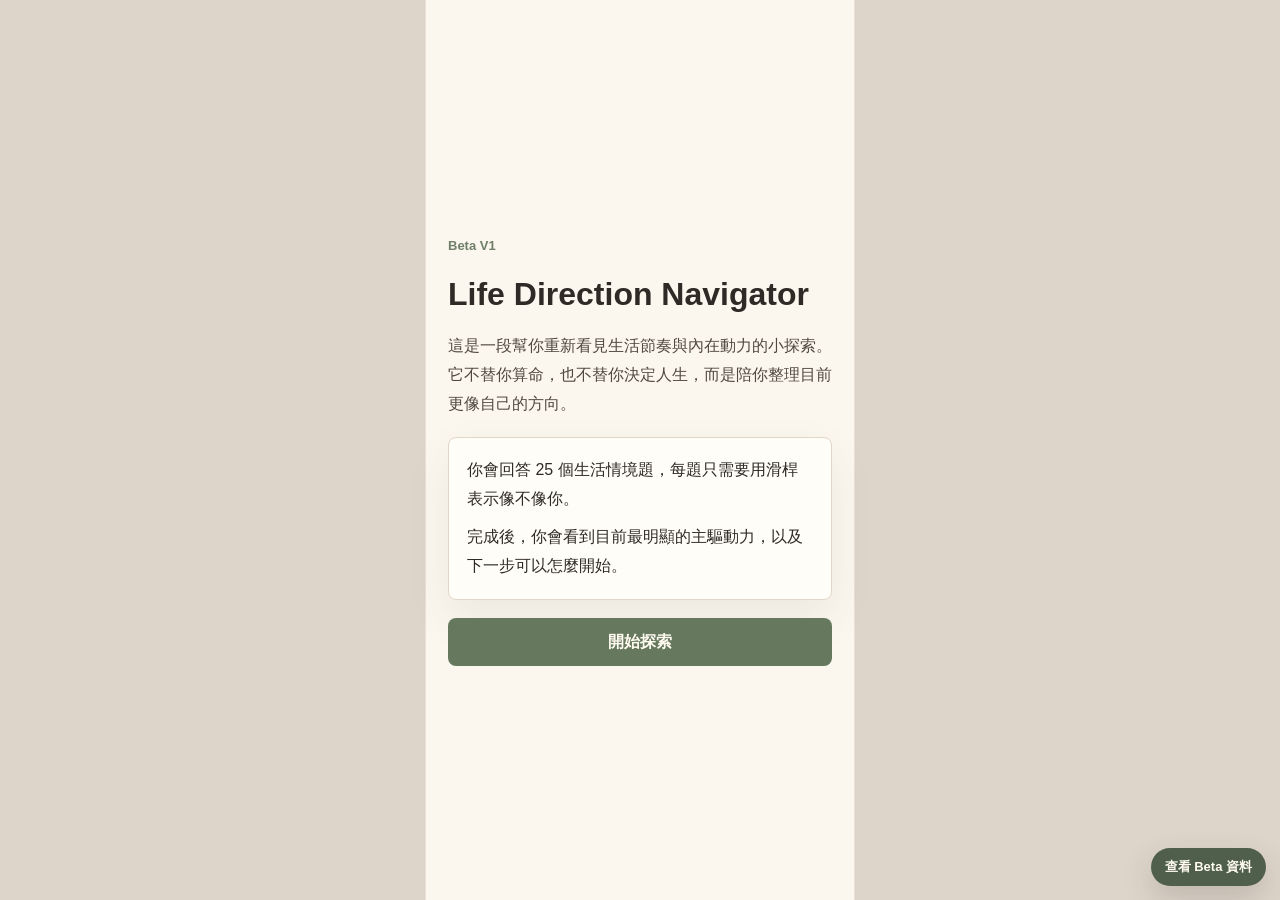
==== index.html @ 0270129e "Update Beta V2 slider questionnaire architecture" ====
<!doctype html>
<html lang="zh-Hant">
  <head>
    <meta charset="UTF-8" />
    <meta name="viewport" content="width=device-width, initial-scale=1.0" />
    <title>Life Direction Navigator｜Beta V1</title>
    <meta
      name="description"
      content="Life Direction Navigator 人生方向導航系統 Beta V1 問卷體驗。"
    />
    <script async src="https://www.googletagmanager.com/gtag/js?id=G-JBVZVZ3SZJ"></script>
    <link rel="stylesheet" href="style.css" />
  </head>
  <body>
    <main class="app-shell">
      <section class="screen home-screen" id="home-screen">
        <p class="eyebrow">Beta V1</p>
        <h1>Life Direction Navigator</h1>
        <p class="lead">
          這是一段幫你重新看見生活節奏與內在動力的小探索。它不替你算命，也不替你決定人生，而是陪你整理目前更像自己的方向。
        </p>
        <div class="home-panel" aria-label="本次探索重點">
          <p>你會回答 25 個生活情境題，每題只需要用滑桿表示像不像你。</p>
          <p>完成後，你會看到目前最明顯的主驅動力，以及下一步可以怎麼開始。</p>
        </div>
        <button class="primary-button" id="start-button" type="button">開始探索</button>
      </section>

      <section class="screen quiz-screen hidden" id="quiz-screen" aria-live="polite">
        <div class="progress-row">
          <p class="eyebrow" id="question-counter">第 1 題 / 25 題</p>
          <p class="save-status" id="save-status">已準備</p>
        </div>
        <div class="progress-track" aria-hidden="true">
          <span id="progress-bar"></span>
        </div>

        <article class="question-card">
          <p class="question-driver" id="question-driver">生活情境</p>
          <h2 id="question-text">題目載入中</h2>
          <div class="slider-area">
            <input
              id="answer-slider"
              type="range"
              min="0"
              max="100"
              step="any"
              value="50"
              aria-label="目前感受程度"
            />
            <div class="slider-labels">
              <span id="left-label">有一點像我</span>
              <strong id="score-label">50%</strong>
              <span id="right-label">非常像我</span>
            </div>
          </div>
        </article>

        <div class="button-row">
          <button class="secondary-button" id="prev-button" type="button">上一題</button>
          <button class="primary-button" id="next-button" type="button">下一題</button>
        </div>
      </section>

      <section class="screen result-screen hidden" id="result-screen">
        <p class="eyebrow">你的 Beta 結果</p>
        <h1 id="main-driver-title">主驅動力</h1>
        <p class="result-summary" id="result-summary">先看見現在最明顯的方向感。</p>
        <p class="lead" id="result-description">結果整理中。</p>

        <div class="score-list" id="score-list" aria-label="五大驅動力分數"></div>

        <div class="result-note">
          <h2>下一步建議</h2>
          <p id="next-step-text">先選一個最小行動，讓生活回饋你，而不是一次逼自己做完所有決定。</p>
        </div>

        <div class="action-area">
          <section class="action-block">
            <h2>你的下一步</h2>
            <p>這份結果不是要替你決定人生，而是幫你先看見自己的傾向。接下來，你可以先選一個最容易開始的小行動，觀察自己這一週在哪些時刻最有能量。</p>
          </section>
        </div>

        <button class="primary-button" id="go-feedback-button" type="button">下一步</button>
      </section>

      <section class="screen feedback-screen hidden" id="feedback-screen" aria-labelledby="feedback-title">
        <p class="eyebrow">Beta 回饋</p>
        <h1 id="feedback-title">幫助我們確認這份結果是否真的有用</h1>

        <label for="match-score">這個結果像不像你？</label>
        <input id="match-score" type="range" min="0" max="100" step="any" value="50" />
        <div class="slider-labels">
          <span>完全不像</span>
          <strong id="match-score-label">50%</strong>
          <span>非常像</span>
        </div>

        <fieldset class="feedback-options">
          <legend>哪一部分最有幫助？</legend>
          <label><input type="radio" name="helpful-part" value="主驅動力說明" />主驅動力說明</label>
          <label><input type="radio" name="helpful-part" value="五大驅動力分數" />五大驅動力分數</label>
          <label><input type="radio" name="helpful-part" value="生活化說明" />生活化說明</label>
          <label><input type="radio" name="helpful-part" value="下一步建議" />下一步建議</label>
          <label><input type="radio" name="helpful-part" value="都還好" />都還好</label>
        </fieldset>

        <fieldset class="feedback-options">
          <legend>哪一部分最需要改善？</legend>
          <label><input type="radio" name="improve-part" value="文字太多" />文字太多</label>
          <label><input type="radio" name="improve-part" value="說明不夠清楚" />說明不夠清楚</label>
          <label><input type="radio" name="improve-part" value="結果不夠像我" />結果不夠像我</label>
          <label><input type="radio" name="improve-part" value="下一步建議不實用" />下一步建議不實用</label>
          <label><input type="radio" name="improve-part" value="畫面閱讀不順" />畫面閱讀不順</label>
          <label><input type="radio" name="improve-part" value="都還好" />都還好</label>
        </fieldset>

        <fieldset class="feedback-options">
          <legend>願不願意協助後續 Beta？</legend>
          <label><input type="radio" name="beta-help" value="願意" />願意</label>
          <label><input type="radio" name="beta-help" value="先不用" />先不用</label>
          <label><input type="radio" name="beta-help" value="之後再說" />之後再說</label>
        </fieldset>

        <section class="feedback-email">
          <h2>如果願意參與後續 Beta，可以留下 Email</h2>
          <p>Email 可不填。留下後，我們之後可能邀請你參與新版測試或簡短回饋訪談。</p>
          <label for="beta-email">Email</label>
          <input id="beta-email" type="email" placeholder="你的 Email（可不填）" />
        </section>

        <label for="extra-feedback">其他想補充的話（可不填）</label>
        <textarea id="extra-feedback" rows="3"></textarea>

        <button class="primary-button" id="save-feedback-button" type="button">儲存回饋</button>
        <p class="save-status" id="feedback-status">回饋會先儲存在這台裝置。</p>
      </section>
    </main>

    <button class="beta-data-toggle" id="beta-data-toggle" type="button">查看 Beta 資料</button>

    <aside class="beta-data-panel hidden" id="beta-data-panel" aria-label="Beta 資料面板">
      <div class="beta-data-header">
        <h2>Beta 資料面板</h2>
        <button class="secondary-button" id="copy-beta-data-button" type="button">複製資料</button>
      </div>
      <pre id="beta-data-output">尚未載入資料。</pre>
      <p class="save-status" id="copy-beta-data-status">這是 Beta 測試階段使用的資料查看工具。</p>
    </aside>

    <script type="module" src="script.js"></script>
  </body>
</html>
---- style.css ----
* {
  box-sizing: border-box;
}

html {
  min-height: 100%;
}

body {
  min-height: 100%;
  margin: 0;
  color: #2f2a25;
  background: #eee8df;
  font-family: "Noto Sans TC", "Microsoft JhengHei", sans-serif;
}

button,
input,
textarea {
  font: inherit;
}

input[type="email"] {
  width: 100%;
  border: 1px solid #d7cbbb;
  border-radius: 8px;
  padding: 12px;
  color: #2f2a25;
  background: #fffaf0;
}

.app-shell {
  width: min(100%, 430px);
  min-height: 100vh;
  min-height: 100svh;
  margin: 0 auto;
  background: #fbf7ef;
}

.screen {
  min-height: 100vh;
  min-height: 100svh;
  padding: 28px 22px;
}

.hidden {
  display: none;
}

.home-screen {
  display: flex;
  flex-direction: column;
  justify-content: center;
  gap: 18px;
}

.home-screen.hidden {
  display: none;
}

.eyebrow {
  margin: 0;
  color: #6f7f68;
  font-size: 13px;
  font-weight: 700;
}

h1,
h2,
p {
  letter-spacing: 0;
}

h1 {
  margin: 0;
  font-size: 32px;
  line-height: 1.22;
}

h2 {
  margin: 0;
  font-size: 23px;
  line-height: 1.35;
}

p {
  margin: 0;
  font-size: 16px;
  line-height: 1.8;
}

.lead {
  color: #514941;
}

.home-panel,
.question-card,
.result-note,
.action-block {
  border: 1px solid #e1d7c8;
  border-radius: 8px;
  background: #fffdf8;
  box-shadow: 0 18px 44px rgba(70, 58, 45, 0.08);
}

.home-panel {
  display: grid;
  gap: 10px;
  padding: 18px;
}

.primary-button,
.secondary-button {
  min-height: 48px;
  border-radius: 8px;
  padding: 12px 18px;
  cursor: pointer;
  font-weight: 700;
}

.primary-button {
  border: 0;
  color: #fffaf0;
  background: #66795f;
}

.secondary-button {
  border: 1px solid #cfc2b2;
  color: #514941;
  background: #fffdf8;
}

.progress-row,
.button-row,
.slider-labels,
.score-row {
  display: flex;
  align-items: center;
  justify-content: space-between;
  gap: 12px;
}

.progress-row {
  margin-bottom: 12px;
}

.save-status,
.range-value {
  color: #766b60;
  font-size: 13px;
}

.progress-track {
  height: 8px;
  overflow: hidden;
  border-radius: 999px;
  background: #e5dbcf;
}

.progress-track span {
  display: block;
  width: 4%;
  height: 100%;
  border-radius: inherit;
  background: #66795f;
  transition: width 0.2s ease;
}

.quiz-screen {
  display: flex;
  flex-direction: column;
  justify-content: space-between;
  gap: 24px;
}

.quiz-screen.hidden {
  display: none;
}

.question-card {
  display: grid;
  gap: 24px;
  padding: 24px 18px;
}

.question-driver {
  color: #876f55;
  font-size: 14px;
  font-weight: 700;
}

.slider-area {
  display: grid;
  gap: 14px;
}

input[type="range"] {
  width: 100%;
  accent-color: #66795f;
}

.slider-labels {
  color: #766b60;
  font-size: 13px;
}

.slider-labels strong {
  min-width: 52px;
  color: #2f2a25;
  text-align: center;
}

.button-row button {
  flex: 1;
}

.result-screen,
.feedback-screen {
  display: grid;
  gap: 18px;
}

.result-screen.hidden,
.feedback-screen.hidden {
  display: none;
}

.result-summary {
  color: #66795f;
  font-weight: 700;
}

.score-list {
  display: grid;
  gap: 12px;
}

.score-row {
  display: grid;
  grid-template-columns: 82px 1fr auto;
  align-items: center;
  gap: 10px;
  padding: 12px;
  border-radius: 8px;
  background: #fffdf8;
}

.score-name {
  font-weight: 700;
}

.score-value {
  color: #7a7065;
  font-size: 12px;
  font-weight: 700;
}

.score-bar {
  height: 10px;
  overflow: hidden;
  border-radius: 999px;
  background: #ebe2d8;
}

.score-bar span {
  display: block;
  width: 0%;
  height: 100%;
  border-radius: inherit;
  background: #8a9b7d;
}

.result-note,
.action-area,
.action-block,
.feedback-screen {
  display: grid;
  gap: 14px;
  padding: 18px;
}

.action-area {
  padding: 0;
}

.action-block label,
.feedback-email label {
  font-weight: 700;
}

.feedback-email {
  display: grid;
  gap: 10px;
  border: 1px solid #e1d7c8;
  border-radius: 8px;
  padding: 14px;
  background: #fffdf8;
}

.feedback-screen label {
  font-weight: 700;
}

.feedback-options {
  display: grid;
  gap: 10px;
  margin: 0;
  border: 0;
  padding: 0;
}

.feedback-options legend {
  margin-bottom: 4px;
  font-weight: 700;
}

.feedback-options label {
  display: flex;
  align-items: center;
  gap: 9px;
  min-height: 42px;
  border: 1px solid #e1d7c8;
  border-radius: 8px;
  padding: 9px 11px;
  background: #fffaf0;
  font-weight: 400;
}

.feedback-options input {
  accent-color: #66795f;
}

.feedback-screen textarea {
  width: 100%;
  resize: vertical;
  border: 1px solid #d7cbbb;
  border-radius: 8px;
  padding: 10px;
  color: #2f2a25;
  background: #fffaf0;
}

.beta-data-toggle {
  position: fixed;
  right: 14px;
  bottom: 14px;
  z-index: 10;
  border: 0;
  border-radius: 999px;
  padding: 10px 14px;
  color: #fffaf0;
  background: #4f5f4b;
  box-shadow: 0 12px 30px rgba(47, 42, 37, 0.18);
  cursor: pointer;
  font-size: 13px;
  font-weight: 700;
}

.beta-data-panel {
  position: fixed;
  left: 50%;
  bottom: 62px;
  z-index: 10;
  width: min(calc(100% - 28px), 430px);
  max-height: min(70vh, 620px);
  display: grid;
  gap: 12px;
  overflow: hidden;
  border: 1px solid #d7cbbb;
  border-radius: 8px;
  padding: 14px;
  background: #fffdf8;
  box-shadow: 0 18px 48px rgba(47, 42, 37, 0.22);
  transform: translateX(-50%);
}

.beta-data-panel.hidden {
  display: none;
}

.beta-data-header {
  display: flex;
  align-items: center;
  justify-content: space-between;
  gap: 10px;
}

.beta-data-header h2 {
  font-size: 18px;
}

.beta-data-header .secondary-button {
  min-height: 40px;
  padding: 8px 12px;
  font-size: 13px;
}

.beta-data-panel pre {
  max-height: 48vh;
  overflow: auto;
  margin: 0;
  border-radius: 8px;
  padding: 12px;
  color: #2f2a25;
  background: #f7f0e7;
  font-family: Consolas, "Courier New", monospace;
  font-size: 12px;
  line-height: 1.55;
  white-space: pre-wrap;
  word-break: break-word;
}

@media (min-width: 700px) {
  body {
    background: #ded5ca;
  }

  .app-shell {
    border-left: 1px solid rgba(80, 67, 52, 0.12);
    border-right: 1px solid rgba(80, 67, 52, 0.12);
  }
}

@media (max-width: 360px) {
  .screen {
    padding-left: 18px;
    padding-right: 18px;
  }

  h1 {
    font-size: 28px;
  }

  h2 {
    font-size: 21px;
  }
}
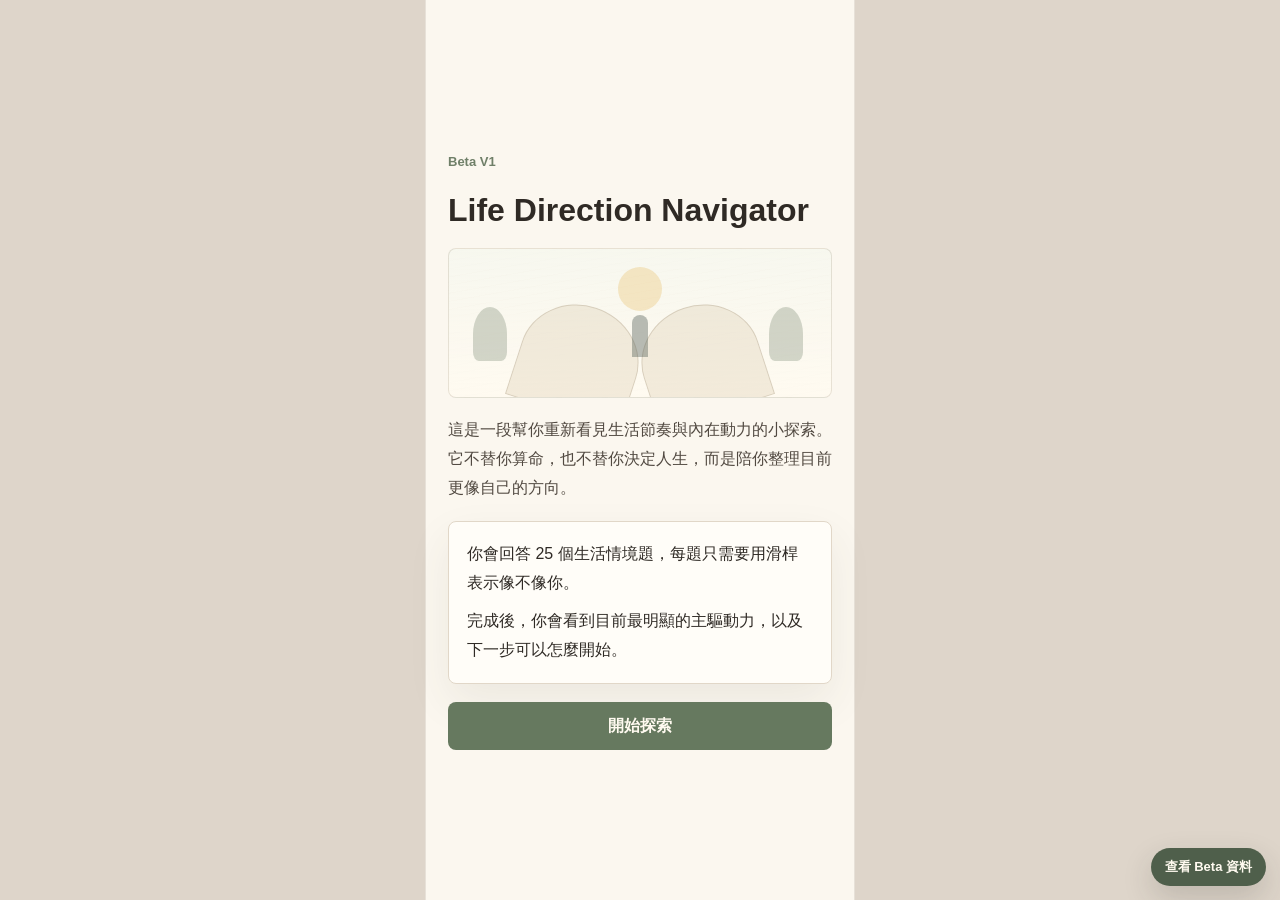
==== commit c022ba02: "Improve Beta questionnaire context experience" ====
--- a/index.html
+++ b/index.html
@@ -16,6 +16,14 @@
       <section class="screen home-screen" id="home-screen">
         <p class="eyebrow">Beta V1</p>
         <h1>Life Direction Navigator</h1>
+        <div class="hero-illustration" aria-hidden="true">
+          <span class="hero-sun"></span>
+          <span class="hero-path hero-path-left"></span>
+          <span class="hero-path hero-path-right"></span>
+          <span class="hero-person"></span>
+          <span class="hero-tree hero-tree-left"></span>
+          <span class="hero-tree hero-tree-right"></span>
+        </div>
         <p class="lead">
           這是一段幫你重新看見生活節奏與內在動力的小探索。它不替你算命，也不替你決定人生，而是陪你整理目前更像自己的方向。
         </p>
@@ -36,6 +44,20 @@
         </div>
 
         <article class="question-card">
+          <div class="context-card" aria-label="目前生活情境">
+            <div class="context-illustration context-work" id="context-illustration" aria-hidden="true">
+              <span class="scene-window"></span>
+              <span class="scene-desk"></span>
+              <span class="scene-laptop"></span>
+              <span class="scene-plant"></span>
+              <span class="scene-note"></span>
+            </div>
+            <div>
+              <p class="context-kicker">生活情境</p>
+              <h2 id="context-title">工作中的自己</h2>
+              <p id="context-description">請回想自己平常工作的樣子，依照最自然的反應回答即可。</p>
+            </div>
+          </div>
           <p class="question-driver" id="question-driver">生活情境</p>
           <h2 id="question-text">題目載入中</h2>
           <div class="slider-area">
@@ -48,9 +70,11 @@
               value="50"
               aria-label="目前感受程度"
             />
+            <div class="slider-meter">
+              <strong id="score-label">50%</strong>
+            </div>
             <div class="slider-labels">
-              <span id="left-label">有一點像我</span>
-              <strong id="score-label">50%</strong>
+              <span id="left-label">非常不像我</span>
               <span id="right-label">非常像我</span>
             </div>
           </div>
@@ -92,45 +116,39 @@
         <label for="match-score">這個結果像不像你？</label>
         <input id="match-score" type="range" min="0" max="100" step="any" value="50" />
         <div class="slider-labels">
-          <span>完全不像</span>
+          <span>這不是我平常的反應</span>
           <strong id="match-score-label">50%</strong>
-          <span>非常像</span>
+          <span>這就是我平常的反應</span>
         </div>
 
         <fieldset class="feedback-options">
-          <legend>哪一部分最有幫助？</legend>
-          <label><input type="radio" name="helpful-part" value="主驅動力說明" />主驅動力說明</label>
-          <label><input type="radio" name="helpful-part" value="五大驅動力分數" />五大驅動力分數</label>
-          <label><input type="radio" name="helpful-part" value="生活化說明" />生活化說明</label>
-          <label><input type="radio" name="helpful-part" value="下一步建議" />下一步建議</label>
-          <label><input type="radio" name="helpful-part" value="都還好" />都還好</label>
+          <legend>做完整份測驗後，你最大的感覺是？</legend>
+          <label><input type="radio" name="overall-feeling" value="很了解自己" />很了解自己</label>
+          <label><input type="radio" name="overall-feeling" value="有新的發現" />有新的發現</label>
+          <label><input type="radio" name="overall-feeling" value="普普通通" />普普通通</label>
+          <label><input type="radio" name="overall-feeling" value="有點看不懂" />有點看不懂</label>
+          <label><input type="radio" name="overall-feeling" value="不太像我" />不太像我</label>
         </fieldset>
 
         <fieldset class="feedback-options">
-          <legend>哪一部分最需要改善？</legend>
-          <label><input type="radio" name="improve-part" value="文字太多" />文字太多</label>
-          <label><input type="radio" name="improve-part" value="說明不夠清楚" />說明不夠清楚</label>
-          <label><input type="radio" name="improve-part" value="結果不夠像我" />結果不夠像我</label>
-          <label><input type="radio" name="improve-part" value="下一步建議不實用" />下一步建議不實用</label>
-          <label><input type="radio" name="improve-part" value="畫面閱讀不順" />畫面閱讀不順</label>
-          <label><input type="radio" name="improve-part" value="都還好" />都還好</label>
+          <legend>如果有完整版分析，你最想知道什麼？</legend>
+          <label><input type="radio" name="full-report-interest" value="更了解自己的優勢" />更了解自己的優勢</label>
+          <label><input type="radio" name="full-report-interest" value="更了解適合的工作或方向" />更了解適合的工作或方向</label>
+          <label><input type="radio" name="full-report-interest" value="更了解自己的盲點" />更了解自己的盲點</label>
+          <label><input type="radio" name="full-report-interest" value="更具體的下一步建議" />更具體的下一步建議</label>
+          <label><input type="radio" name="full-report-interest" value="我還不確定" />我還不確定</label>
         </fieldset>
 
         <fieldset class="feedback-options">
-          <legend>願不願意協助後續 Beta？</legend>
-          <label><input type="radio" name="beta-help" value="願意" />願意</label>
-          <label><input type="radio" name="beta-help" value="先不用" />先不用</label>
-          <label><input type="radio" name="beta-help" value="之後再說" />之後再說</label>
+          <legend>如果完整版真的有幫助，你願意付費嗎？</legend>
+          <label><input type="radio" name="willingness-to-pay" value="目前只想免費使用" />目前只想免費使用</label>
+          <label><input type="radio" name="willingness-to-pay" value="願意付 99 元" />願意付 99 元</label>
+          <label><input type="radio" name="willingness-to-pay" value="願意付 199 元" />願意付 199 元</label>
+          <label><input type="radio" name="willingness-to-pay" value="願意付 299 元" />願意付 299 元</label>
+          <label><input type="radio" name="willingness-to-pay" value="願意付 499 元以上" />願意付 499 元以上</label>
         </fieldset>
 
-        <section class="feedback-email">
-          <h2>如果願意參與後續 Beta，可以留下 Email</h2>
-          <p>Email 可不填。留下後，我們之後可能邀請你參與新版測試或簡短回饋訪談。</p>
-          <label for="beta-email">Email</label>
-          <input id="beta-email" type="email" placeholder="你的 Email（可不填）" />
-        </section>
-
-        <label for="extra-feedback">其他想補充的話（可不填）</label>
+        <label for="extra-feedback">有沒有一句話想告訴我們？（選填）</label>
         <textarea id="extra-feedback" rows="3"></textarea>
 
         <button class="primary-button" id="save-feedback-button" type="button">儲存回饋</button>
--- a/style.css
+++ b/style.css
@@ -107,6 +107,76 @@
   display: grid;
   gap: 10px;
   padding: 18px;
+}
+
+.hero-illustration {
+  position: relative;
+  min-height: 150px;
+  overflow: hidden;
+  border: 1px solid rgba(129, 111, 86, 0.18);
+  border-radius: 8px;
+  background:
+    linear-gradient(180deg, rgba(245, 247, 238, 0.82), rgba(255, 250, 240, 0.92)),
+    repeating-linear-gradient(-10deg, rgba(92, 80, 62, 0.045) 0 1px, transparent 1px 8px);
+}
+
+.hero-illustration span {
+  position: absolute;
+  display: block;
+}
+
+.hero-sun {
+  left: 50%;
+  top: 18px;
+  width: 44px;
+  height: 44px;
+  border-radius: 999px;
+  background: rgba(231, 190, 105, 0.34);
+  transform: translateX(-50%);
+}
+
+.hero-path {
+  bottom: -18px;
+  width: 120px;
+  height: 110px;
+  border-radius: 80% 80% 0 0;
+  border: 1px solid rgba(126, 111, 84, 0.22);
+  background: rgba(214, 199, 169, 0.3);
+}
+
+.hero-path-left {
+  left: 70px;
+  transform: rotate(18deg);
+}
+
+.hero-path-right {
+  right: 70px;
+  transform: rotate(-18deg);
+}
+
+.hero-person {
+  left: calc(50% - 8px);
+  bottom: 40px;
+  width: 16px;
+  height: 42px;
+  border-radius: 999px 999px 8px 8px;
+  background: rgba(88, 101, 92, 0.42);
+}
+
+.hero-tree {
+  bottom: 36px;
+  width: 34px;
+  height: 54px;
+  border-radius: 60% 60% 20% 20%;
+  background: rgba(111, 127, 104, 0.3);
+}
+
+.hero-tree-left {
+  left: 24px;
+}
+
+.hero-tree-right {
+  right: 28px;
 }
 
 .primary-button,
@@ -179,8 +249,150 @@
 
 .question-card {
   display: grid;
-  gap: 24px;
+  gap: 18px;
   padding: 24px 18px;
+}
+
+.context-card {
+  display: grid;
+  grid-template-columns: 132px 1fr;
+  align-items: center;
+  gap: 14px;
+}
+
+.context-illustration {
+  position: relative;
+  min-height: 92px;
+  overflow: hidden;
+  border: 1px solid rgba(129, 111, 86, 0.2);
+  border-radius: 8px;
+  background:
+    linear-gradient(135deg, rgba(255, 253, 248, 0.92), rgba(234, 226, 211, 0.56)),
+    repeating-linear-gradient(12deg, rgba(96, 78, 56, 0.06) 0 1px, transparent 1px 7px);
+}
+
+.context-illustration span {
+  position: absolute;
+  display: block;
+  border: 1px solid rgba(87, 76, 65, 0.24);
+  background: rgba(255, 250, 240, 0.68);
+  box-shadow: 0 8px 22px rgba(79, 69, 58, 0.08);
+}
+
+.scene-window {
+  left: 12px;
+  top: 12px;
+  width: 36px;
+  height: 28px;
+  border-radius: 4px;
+  background: rgba(218, 228, 218, 0.58);
+}
+
+.scene-desk {
+  left: 18px;
+  right: 16px;
+  bottom: 18px;
+  height: 18px;
+  border-radius: 999px;
+  background: rgba(198, 174, 138, 0.44);
+}
+
+.scene-laptop {
+  left: 46px;
+  bottom: 36px;
+  width: 38px;
+  height: 22px;
+  border-radius: 4px 4px 2px 2px;
+  background: rgba(118, 130, 128, 0.3);
+  transform: skew(-6deg);
+}
+
+.scene-plant {
+  right: 18px;
+  bottom: 38px;
+  width: 18px;
+  height: 28px;
+  border-radius: 50% 50% 8px 8px;
+  background: rgba(116, 144, 100, 0.35);
+}
+
+.scene-note {
+  right: 36px;
+  top: 18px;
+  width: 22px;
+  height: 28px;
+  border-radius: 3px;
+  background: rgba(245, 223, 165, 0.42);
+  transform: rotate(5deg);
+}
+
+.context-money .scene-window {
+  width: 30px;
+  height: 30px;
+  border-radius: 999px;
+  background: rgba(215, 187, 109, 0.42);
+}
+
+.context-money .scene-laptop {
+  left: 40px;
+  width: 46px;
+  height: 26px;
+  border-radius: 7px;
+  background: rgba(180, 147, 92, 0.32);
+  transform: rotate(-4deg);
+}
+
+.context-money .scene-plant {
+  right: 18px;
+  width: 24px;
+  height: 24px;
+  border-radius: 999px;
+  background: rgba(137, 157, 115, 0.35);
+}
+
+.context-stress .scene-window {
+  width: 44px;
+  height: 22px;
+  border-radius: 999px;
+  background: rgba(202, 214, 224, 0.6);
+}
+
+.context-stress .scene-laptop {
+  left: 46px;
+  bottom: 35px;
+  width: 42px;
+  height: 28px;
+  border-radius: 999px 999px 10px 10px;
+  background: rgba(161, 178, 166, 0.34);
+  transform: none;
+}
+
+.context-stress .scene-note {
+  top: 20px;
+  right: 28px;
+  width: 30px;
+  height: 18px;
+  border-radius: 999px;
+  background: rgba(226, 202, 175, 0.42);
+}
+
+.context-kicker {
+  color: #6f7f68;
+  font-size: 12px;
+  font-weight: 700;
+  line-height: 1.3;
+}
+
+.context-card h2 {
+  margin-top: 4px;
+  font-size: 20px;
+}
+
+.context-card p:last-child {
+  margin-top: 3px;
+  color: #766b60;
+  font-size: 13px;
+  line-height: 1.5;
 }
 
 .question-driver {
@@ -191,12 +403,27 @@
 
 .slider-area {
   display: grid;
-  gap: 14px;
+  gap: 12px;
 }
 
 input[type="range"] {
   width: 100%;
   accent-color: #66795f;
+}
+
+.slider-meter {
+  text-align: center;
+}
+
+.slider-meter strong {
+  display: inline-flex;
+  min-width: 58px;
+  justify-content: center;
+  border-radius: 999px;
+  padding: 4px 10px;
+  color: #2f2a25;
+  background: #f1eadf;
+  font-size: 13px;
 }
 
 .slider-labels {
@@ -427,6 +654,18 @@
     padding-right: 18px;
   }
 
+  .context-card {
+    grid-template-columns: 1fr;
+  }
+
+  .hero-path-left {
+    left: 44px;
+  }
+
+  .hero-path-right {
+    right: 44px;
+  }
+
   h1 {
     font-size: 28px;
   }
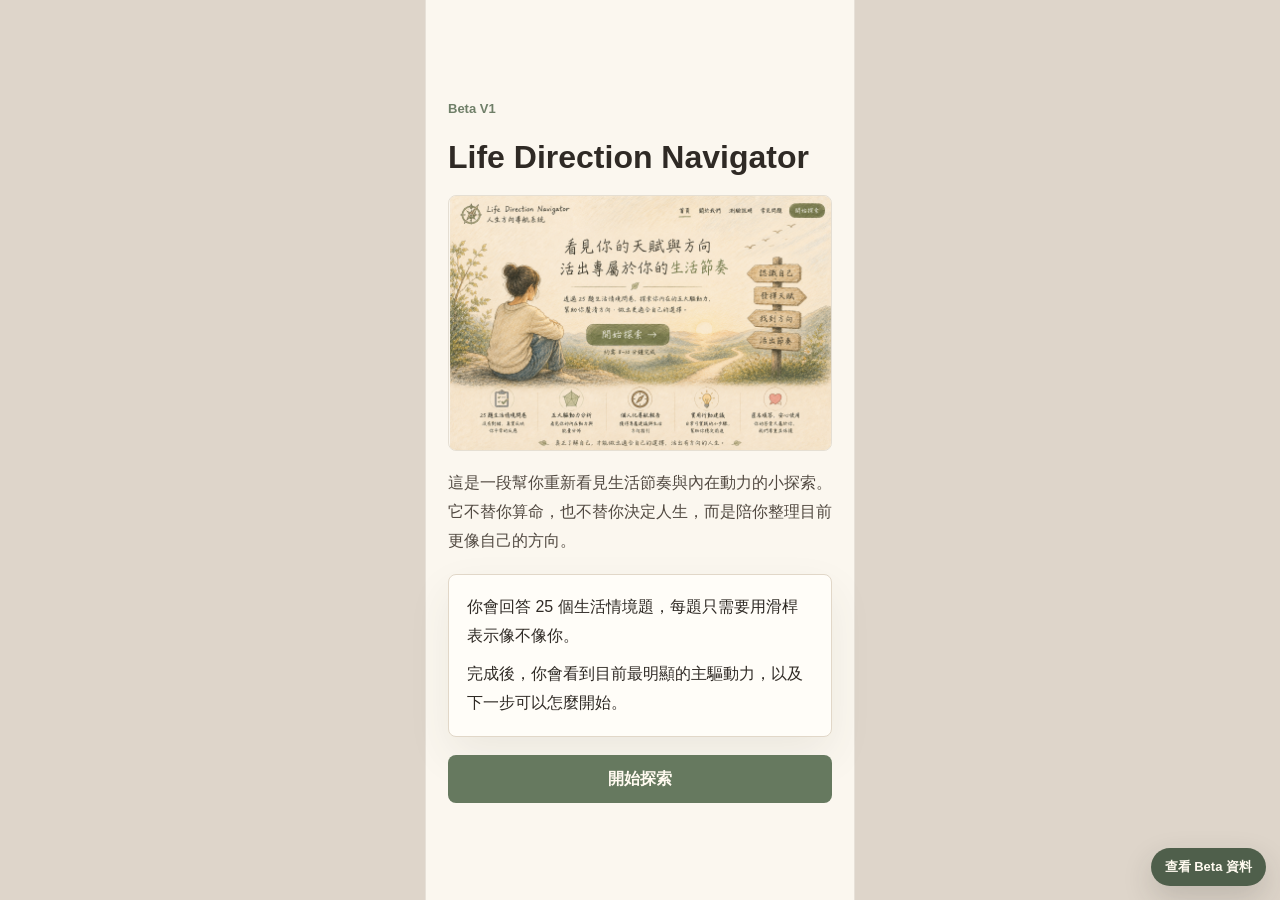
==== commit 9ff50e12: "Add final hero and section illustrations" ====
--- a/index.html
+++ b/index.html
@@ -16,14 +16,11 @@
       <section class="screen home-screen" id="home-screen">
         <p class="eyebrow">Beta V1</p>
         <h1>Life Direction Navigator</h1>
-        <div class="hero-illustration" aria-hidden="true">
-          <span class="hero-sun"></span>
-          <span class="hero-path hero-path-left"></span>
-          <span class="hero-path hero-path-right"></span>
-          <span class="hero-person"></span>
-          <span class="hero-tree hero-tree-left"></span>
-          <span class="hero-tree hero-tree-right"></span>
-        </div>
+        <img
+          class="hero-illustration"
+          src="assets/images/home-hero.png"
+          alt="Life Direction Navigator 人生方向導航首頁主視覺"
+        />
         <p class="lead">
           這是一段幫你重新看見生活節奏與內在動力的小探索。它不替你算命，也不替你決定人生，而是陪你整理目前更像自己的方向。
         </p>
@@ -45,13 +42,7 @@
 
         <article class="question-card">
           <div class="context-card" aria-label="目前生活情境">
-            <div class="context-illustration context-work" id="context-illustration" aria-hidden="true">
-              <span class="scene-window"></span>
-              <span class="scene-desk"></span>
-              <span class="scene-laptop"></span>
-              <span class="scene-plant"></span>
-              <span class="scene-note"></span>
-            </div>
+            <div class="context-illustration context-work" id="context-illustration" aria-hidden="true"></div>
             <div>
               <p class="context-kicker">生活情境</p>
               <h2 id="context-title">工作中的自己</h2>
--- a/style.css
+++ b/style.css
@@ -110,73 +110,13 @@
 }
 
 .hero-illustration {
-  position: relative;
-  min-height: 150px;
-  overflow: hidden;
+  display: block;
+  width: 100%;
+  height: auto;
+  aspect-ratio: 3 / 2;
+  object-fit: contain;
   border: 1px solid rgba(129, 111, 86, 0.18);
   border-radius: 8px;
-  background:
-    linear-gradient(180deg, rgba(245, 247, 238, 0.82), rgba(255, 250, 240, 0.92)),
-    repeating-linear-gradient(-10deg, rgba(92, 80, 62, 0.045) 0 1px, transparent 1px 8px);
-}
-
-.hero-illustration span {
-  position: absolute;
-  display: block;
-}
-
-.hero-sun {
-  left: 50%;
-  top: 18px;
-  width: 44px;
-  height: 44px;
-  border-radius: 999px;
-  background: rgba(231, 190, 105, 0.34);
-  transform: translateX(-50%);
-}
-
-.hero-path {
-  bottom: -18px;
-  width: 120px;
-  height: 110px;
-  border-radius: 80% 80% 0 0;
-  border: 1px solid rgba(126, 111, 84, 0.22);
-  background: rgba(214, 199, 169, 0.3);
-}
-
-.hero-path-left {
-  left: 70px;
-  transform: rotate(18deg);
-}
-
-.hero-path-right {
-  right: 70px;
-  transform: rotate(-18deg);
-}
-
-.hero-person {
-  left: calc(50% - 8px);
-  bottom: 40px;
-  width: 16px;
-  height: 42px;
-  border-radius: 999px 999px 8px 8px;
-  background: rgba(88, 101, 92, 0.42);
-}
-
-.hero-tree {
-  bottom: 36px;
-  width: 34px;
-  height: 54px;
-  border-radius: 60% 60% 20% 20%;
-  background: rgba(111, 127, 104, 0.3);
-}
-
-.hero-tree-left {
-  left: 24px;
-}
-
-.hero-tree-right {
-  right: 28px;
 }
 
 .primary-button,
@@ -261,119 +201,24 @@
 }
 
 .context-illustration {
-  position: relative;
-  min-height: 92px;
-  overflow: hidden;
+  width: 100%;
+  aspect-ratio: 3 / 2;
   border: 1px solid rgba(129, 111, 86, 0.2);
   border-radius: 8px;
-  background:
-    linear-gradient(135deg, rgba(255, 253, 248, 0.92), rgba(234, 226, 211, 0.56)),
-    repeating-linear-gradient(12deg, rgba(96, 78, 56, 0.06) 0 1px, transparent 1px 7px);
-}
-
-.context-illustration span {
-  position: absolute;
-  display: block;
-  border: 1px solid rgba(87, 76, 65, 0.24);
-  background: rgba(255, 250, 240, 0.68);
-  box-shadow: 0 8px 22px rgba(79, 69, 58, 0.08);
-}
-
-.scene-window {
-  left: 12px;
-  top: 12px;
-  width: 36px;
-  height: 28px;
-  border-radius: 4px;
-  background: rgba(218, 228, 218, 0.58);
-}
-
-.scene-desk {
-  left: 18px;
-  right: 16px;
-  bottom: 18px;
-  height: 18px;
-  border-radius: 999px;
-  background: rgba(198, 174, 138, 0.44);
-}
-
-.scene-laptop {
-  left: 46px;
-  bottom: 36px;
-  width: 38px;
-  height: 22px;
-  border-radius: 4px 4px 2px 2px;
-  background: rgba(118, 130, 128, 0.3);
-  transform: skew(-6deg);
-}
-
-.scene-plant {
-  right: 18px;
-  bottom: 38px;
-  width: 18px;
-  height: 28px;
-  border-radius: 50% 50% 8px 8px;
-  background: rgba(116, 144, 100, 0.35);
-}
-
-.scene-note {
-  right: 36px;
-  top: 18px;
-  width: 22px;
-  height: 28px;
-  border-radius: 3px;
-  background: rgba(245, 223, 165, 0.42);
-  transform: rotate(5deg);
-}
-
-.context-money .scene-window {
-  width: 30px;
-  height: 30px;
-  border-radius: 999px;
-  background: rgba(215, 187, 109, 0.42);
-}
-
-.context-money .scene-laptop {
-  left: 40px;
-  width: 46px;
-  height: 26px;
-  border-radius: 7px;
-  background: rgba(180, 147, 92, 0.32);
-  transform: rotate(-4deg);
-}
-
-.context-money .scene-plant {
-  right: 18px;
-  width: 24px;
-  height: 24px;
-  border-radius: 999px;
-  background: rgba(137, 157, 115, 0.35);
-}
-
-.context-stress .scene-window {
-  width: 44px;
-  height: 22px;
-  border-radius: 999px;
-  background: rgba(202, 214, 224, 0.6);
-}
-
-.context-stress .scene-laptop {
-  left: 46px;
-  bottom: 35px;
-  width: 42px;
-  height: 28px;
-  border-radius: 999px 999px 10px 10px;
-  background: rgba(161, 178, 166, 0.34);
-  transform: none;
-}
-
-.context-stress .scene-note {
-  top: 20px;
-  right: 28px;
-  width: 30px;
-  height: 18px;
-  border-radius: 999px;
-  background: rgba(226, 202, 175, 0.42);
+  background-position: center;
+  background-size: cover;
+}
+
+.context-work {
+  background-image: url("assets/images/question-work.png");
+}
+
+.context-money {
+  background-image: url("assets/images/question-money.png");
+}
+
+.context-stress {
+  background-image: url("assets/images/question-stress.png");
 }
 
 .context-kicker {
@@ -658,12 +503,9 @@
     grid-template-columns: 1fr;
   }
 
-  .hero-path-left {
-    left: 44px;
-  }
-
-  .hero-path-right {
-    right: 44px;
+  .context-illustration {
+    width: min(100%, 220px);
+    justify-self: center;
   }
 
   h1 {
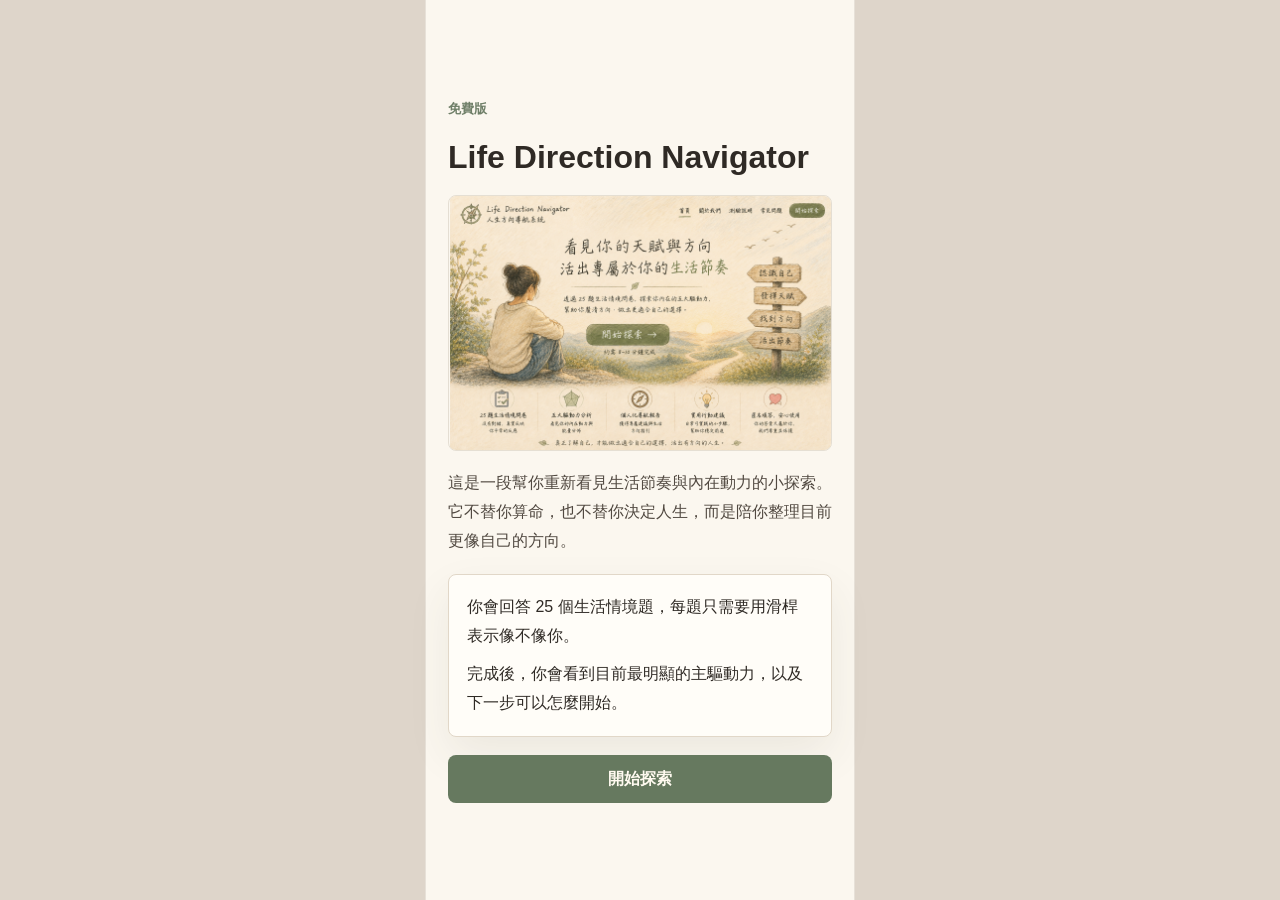
==== commit 9591649b: "Add free user flow and beta admin" ====
--- a/index.html
+++ b/index.html
@@ -3,10 +3,10 @@
   <head>
     <meta charset="UTF-8" />
     <meta name="viewport" content="width=device-width, initial-scale=1.0" />
-    <title>Life Direction Navigator｜Beta V1</title>
+    <title>Life Direction Navigator｜免費版</title>
     <meta
       name="description"
-      content="Life Direction Navigator 人生方向導航系統 Beta V1 問卷體驗。"
+      content="Life Direction Navigator 人生方向導航系統免費版問卷體驗。"
     />
     <script async src="https://www.googletagmanager.com/gtag/js?id=G-JBVZVZ3SZJ"></script>
     <link rel="stylesheet" href="style.css" />
@@ -14,7 +14,7 @@
   <body>
     <main class="app-shell">
       <section class="screen home-screen" id="home-screen">
-        <p class="eyebrow">Beta V1</p>
+        <p class="eyebrow">免費版</p>
         <h1>Life Direction Navigator</h1>
         <img
           class="hero-illustration"
@@ -58,11 +58,11 @@
               min="0"
               max="100"
               step="any"
-              value="50"
+              value="0"
               aria-label="目前感受程度"
             />
             <div class="slider-meter">
-              <strong id="score-label">50%</strong>
+              <strong id="score-label">0%</strong>
             </div>
             <div class="slider-labels">
               <span id="left-label">非常不像我</span>
@@ -78,7 +78,7 @@
       </section>
 
       <section class="screen result-screen hidden" id="result-screen">
-        <p class="eyebrow">你的 Beta 結果</p>
+        <p class="eyebrow">免費版結果</p>
         <h1 id="main-driver-title">主驅動力</h1>
         <p class="result-summary" id="result-summary">先看見現在最明顯的方向感。</p>
         <p class="lead" id="result-description">結果整理中。</p>
@@ -101,7 +101,7 @@
       </section>
 
       <section class="screen feedback-screen hidden" id="feedback-screen" aria-labelledby="feedback-title">
-        <p class="eyebrow">Beta 回饋</p>
+        <p class="eyebrow">使用回饋</p>
         <h1 id="feedback-title">幫助我們確認這份結果是否真的有用</h1>
 
         <label for="match-score">這個結果像不像你？</label>
@@ -145,18 +145,16 @@
         <button class="primary-button" id="save-feedback-button" type="button">儲存回饋</button>
         <p class="save-status" id="feedback-status">回饋會先儲存在這台裝置。</p>
       </section>
+
+      <section class="screen thank-you-screen hidden" id="thank-you-screen" aria-labelledby="thank-you-title">
+        <p class="eyebrow">體驗完成</p>
+        <h1 id="thank-you-title">謝謝你完成這次測試</h1>
+        <div class="thank-you-message">
+          <p>你的回饋會幫助我們把 Life Direction Navigator 做得更清楚、更貼近真實使用者。</p>
+        </div>
+        <button class="primary-button" id="back-home-button" type="button">回到首頁</button>
+      </section>
     </main>
-
-    <button class="beta-data-toggle" id="beta-data-toggle" type="button">查看 Beta 資料</button>
-
-    <aside class="beta-data-panel hidden" id="beta-data-panel" aria-label="Beta 資料面板">
-      <div class="beta-data-header">
-        <h2>Beta 資料面板</h2>
-        <button class="secondary-button" id="copy-beta-data-button" type="button">複製資料</button>
-      </div>
-      <pre id="beta-data-output">尚未載入資料。</pre>
-      <p class="save-status" id="copy-beta-data-status">這是 Beta 測試階段使用的資料查看工具。</p>
-    </aside>
 
     <script type="module" src="script.js"></script>
   </body>
--- a/style.css
+++ b/style.css
@@ -1,5 +1,9 @@
 * {
   box-sizing: border-box;
+}
+
+[hidden] {
+  display: none !important;
 }
 
 html {
@@ -287,13 +291,15 @@
 }
 
 .result-screen,
-.feedback-screen {
+.feedback-screen,
+.thank-you-screen {
   display: grid;
   gap: 18px;
 }
 
 .result-screen.hidden,
-.feedback-screen.hidden {
+.feedback-screen.hidden,
+.thank-you-screen.hidden {
   display: none;
 }
 
@@ -412,69 +418,132 @@
   background: #fffaf0;
 }
 
-.beta-data-toggle {
-  position: fixed;
-  right: 14px;
-  bottom: 14px;
-  z-index: 10;
-  border: 0;
-  border-radius: 999px;
-  padding: 10px 14px;
-  color: #fffaf0;
-  background: #4f5f4b;
-  box-shadow: 0 12px 30px rgba(47, 42, 37, 0.18);
+.thank-you-message {
+  display: grid;
+  gap: 14px;
+  border: 1px solid #e1d7c8;
+  border-radius: 8px;
+  padding: 18px;
+  background: #fffdf8;
+}
+
+.admin-page {
+  background: #eee8df;
+}
+
+.admin-shell {
+  width: min(100%, 1080px);
+  min-height: 100vh;
+  margin: 0 auto;
+  padding: 32px 24px 48px;
+  background: #fbf7ef;
+}
+
+.admin-header {
+  display: flex;
+  align-items: flex-start;
+  justify-content: space-between;
+  gap: 24px;
+  padding-bottom: 24px;
+  border-bottom: 1px solid #d7cbbb;
+}
+
+.admin-description {
+  margin-top: 8px;
+  color: #766b60;
+}
+
+.admin-home-link {
+  flex: 0 0 auto;
+  text-decoration: none;
+}
+
+.admin-actions {
+  display: flex;
+  flex-wrap: wrap;
+  gap: 12px;
+  margin-top: 24px;
+}
+
+.danger-button {
+  border-color: #a9665c;
+  color: #7d3028;
+}
+
+.admin-section,
+.admin-raw-data {
+  padding: 28px 0;
+  border-bottom: 1px solid #d7cbbb;
+}
+
+.admin-section h2 {
+  margin-bottom: 16px;
+}
+
+.admin-summary {
+  display: grid;
+  grid-template-columns: repeat(2, minmax(0, 1fr));
+  gap: 14px 24px;
+  margin: 0;
+}
+
+.admin-summary div {
+  min-width: 0;
+}
+
+.admin-summary dt {
+  color: #766b60;
+  font-size: 13px;
+  font-weight: 700;
+}
+
+.admin-summary dd {
+  margin: 4px 0 0;
+  overflow-wrap: anywhere;
+  font-weight: 700;
+}
+
+.admin-table-wrap {
+  overflow-x: auto;
+}
+
+.admin-table {
+  width: 100%;
+  border-collapse: collapse;
+  background: #fffdf8;
+}
+
+.admin-table th,
+.admin-table td {
+  border-bottom: 1px solid #e1d7c8;
+  padding: 12px;
+  text-align: left;
+  vertical-align: top;
+}
+
+.admin-table th {
+  color: #514941;
+  background: #f1eadf;
+  white-space: nowrap;
+}
+
+.admin-table td:first-child,
+.admin-table td:nth-child(3) {
+  white-space: nowrap;
+}
+
+.admin-raw-data summary {
   cursor: pointer;
-  font-size: 13px;
-  font-weight: 700;
-}
-
-.beta-data-panel {
-  position: fixed;
-  left: 50%;
-  bottom: 62px;
-  z-index: 10;
-  width: min(calc(100% - 28px), 430px);
-  max-height: min(70vh, 620px);
-  display: grid;
-  gap: 12px;
-  overflow: hidden;
-  border: 1px solid #d7cbbb;
-  border-radius: 8px;
-  padding: 14px;
-  background: #fffdf8;
-  box-shadow: 0 18px 48px rgba(47, 42, 37, 0.22);
-  transform: translateX(-50%);
-}
-
-.beta-data-panel.hidden {
-  display: none;
-}
-
-.beta-data-header {
-  display: flex;
-  align-items: center;
-  justify-content: space-between;
-  gap: 10px;
-}
-
-.beta-data-header h2 {
-  font-size: 18px;
-}
-
-.beta-data-header .secondary-button {
-  min-height: 40px;
-  padding: 8px 12px;
-  font-size: 13px;
-}
-
-.beta-data-panel pre {
-  max-height: 48vh;
+  font-weight: 700;
+}
+
+.admin-raw-data pre {
+  max-height: 520px;
   overflow: auto;
-  margin: 0;
-  border-radius: 8px;
-  padding: 12px;
-  color: #2f2a25;
-  background: #f7f0e7;
+  margin: 16px 0 0;
+  border-radius: 8px;
+  padding: 16px;
+  background: #f1eadf;
   font-family: Consolas, "Courier New", monospace;
   font-size: 12px;
   line-height: 1.55;
@@ -516,3 +585,21 @@
     font-size: 21px;
   }
 }
+
+@media (max-width: 640px) {
+  .admin-shell {
+    padding: 24px 18px 40px;
+  }
+
+  .admin-header {
+    display: grid;
+  }
+
+  .admin-home-link {
+    justify-self: start;
+  }
+
+  .admin-summary {
+    grid-template-columns: 1fr;
+  }
+}
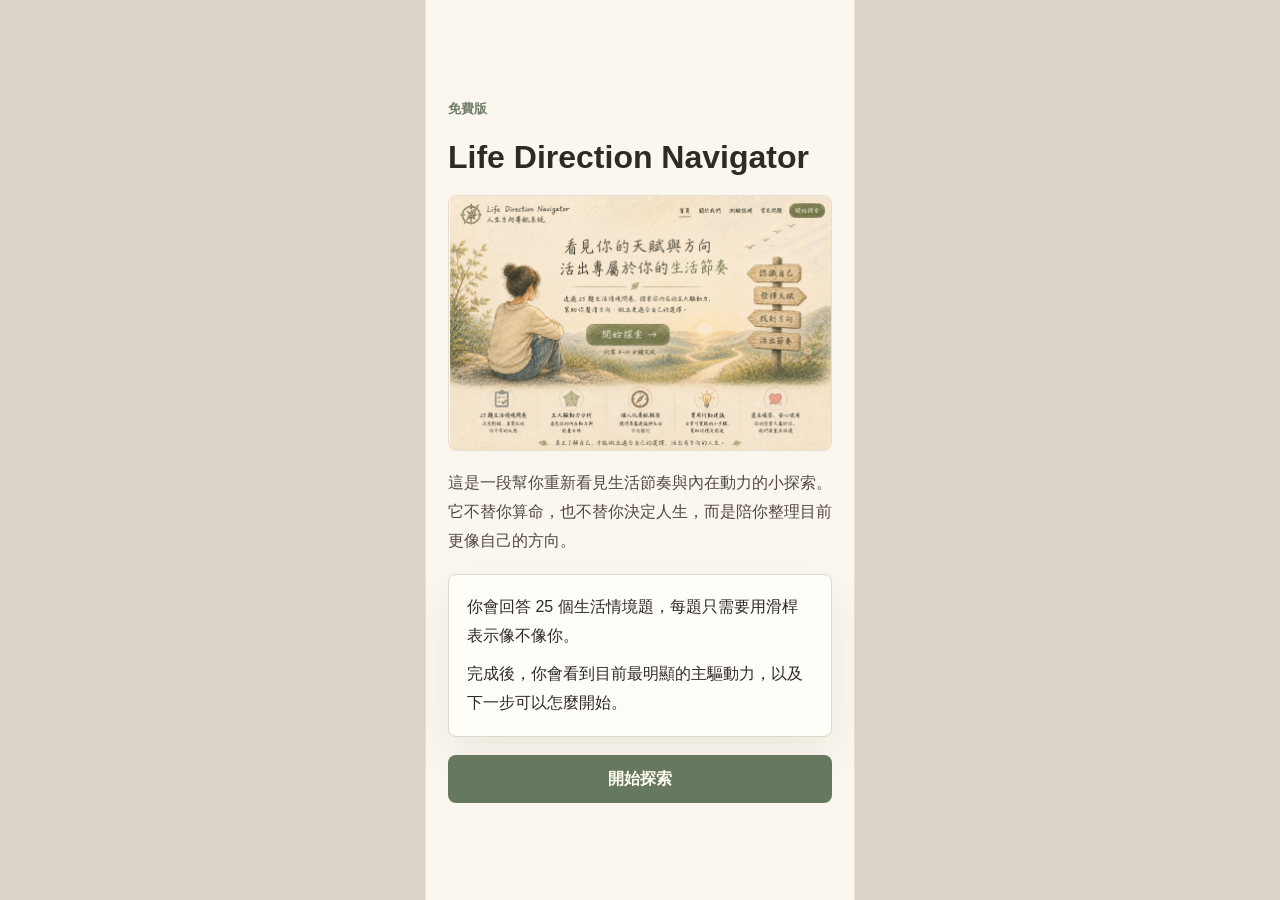
==== commit 2b95eb24: "Add Quality Engine V1" ====
--- a/index.html
+++ b/index.html
@@ -68,6 +68,7 @@
               <span id="left-label">非常不像我</span>
               <span id="right-label">非常像我</span>
             </div>
+            <p class="answer-warning" id="answer-warning" role="status" aria-live="polite"></p>
           </div>
         </article>
 
@@ -148,11 +149,32 @@
 
       <section class="screen thank-you-screen hidden" id="thank-you-screen" aria-labelledby="thank-you-title">
         <p class="eyebrow">體驗完成</p>
-        <h1 id="thank-you-title">謝謝你完成這次測試</h1>
+        <h1 id="thank-you-title">謝謝你完成本次測試</h1>
         <div class="thank-you-message">
           <p>你的回饋會幫助我們把 Life Direction Navigator 做得更清楚、更貼近真實使用者。</p>
         </div>
-        <button class="primary-button" id="back-home-button" type="button">回到首頁</button>
+        <section class="full-service-intro" aria-labelledby="full-service-title">
+          <h2 id="full-service-title">完整版 Life Direction Navigator</h2>
+          <p>完整版將提供更完整的分析與可長期保存的方向整理：</p>
+          <ul class="service-list">
+            <li>更完整的人生方向分析</li>
+            <li>五大驅動力深度解讀</li>
+            <li>雙驅動組合解析</li>
+            <li>生活情境分析</li>
+            <li>行動建議</li>
+            <li>可永久保存的 PDF 報告</li>
+          </ul>
+        </section>
+        <button
+          class="primary-button"
+          id="unlock-report-button"
+          type="button"
+          data-future-payment="stripe"
+        >
+          解鎖完整人生導航報告
+        </button>
+        <p class="unlock-status" id="unlock-report-status" role="status" aria-live="polite"></p>
+        <button class="secondary-button" id="back-home-button" type="button">回到首頁</button>
       </section>
     </main>
 
--- a/style.css
+++ b/style.css
@@ -286,6 +286,14 @@
   text-align: center;
 }
 
+.answer-warning {
+  min-height: 24px;
+  color: #8a4337;
+  font-size: 14px;
+  font-weight: 700;
+  text-align: center;
+}
+
 .button-row button {
   flex: 1;
 }
@@ -425,6 +433,45 @@
   border-radius: 8px;
   padding: 18px;
   background: #fffdf8;
+}
+
+.full-service-intro {
+  display: grid;
+  gap: 12px;
+  border: 1px solid #e1d7c8;
+  border-radius: 8px;
+  padding: 18px;
+  background: #fffdf8;
+}
+
+.service-list {
+  display: grid;
+  gap: 10px;
+  margin: 0;
+  padding: 0;
+  list-style: none;
+}
+
+.service-list li {
+  position: relative;
+  padding-left: 26px;
+  line-height: 1.6;
+}
+
+.service-list li::before {
+  position: absolute;
+  left: 0;
+  color: #66795f;
+  content: "✓";
+  font-weight: 700;
+}
+
+.unlock-status {
+  min-height: 24px;
+  color: #66795f;
+  font-size: 14px;
+  font-weight: 700;
+  text-align: center;
 }
 
 .admin-page {
@@ -491,6 +538,10 @@
   min-width: 0;
 }
 
+.admin-summary .admin-summary-wide {
+  grid-column: 1 / -1;
+}
+
 .admin-summary dt {
   color: #766b60;
   font-size: 13px;
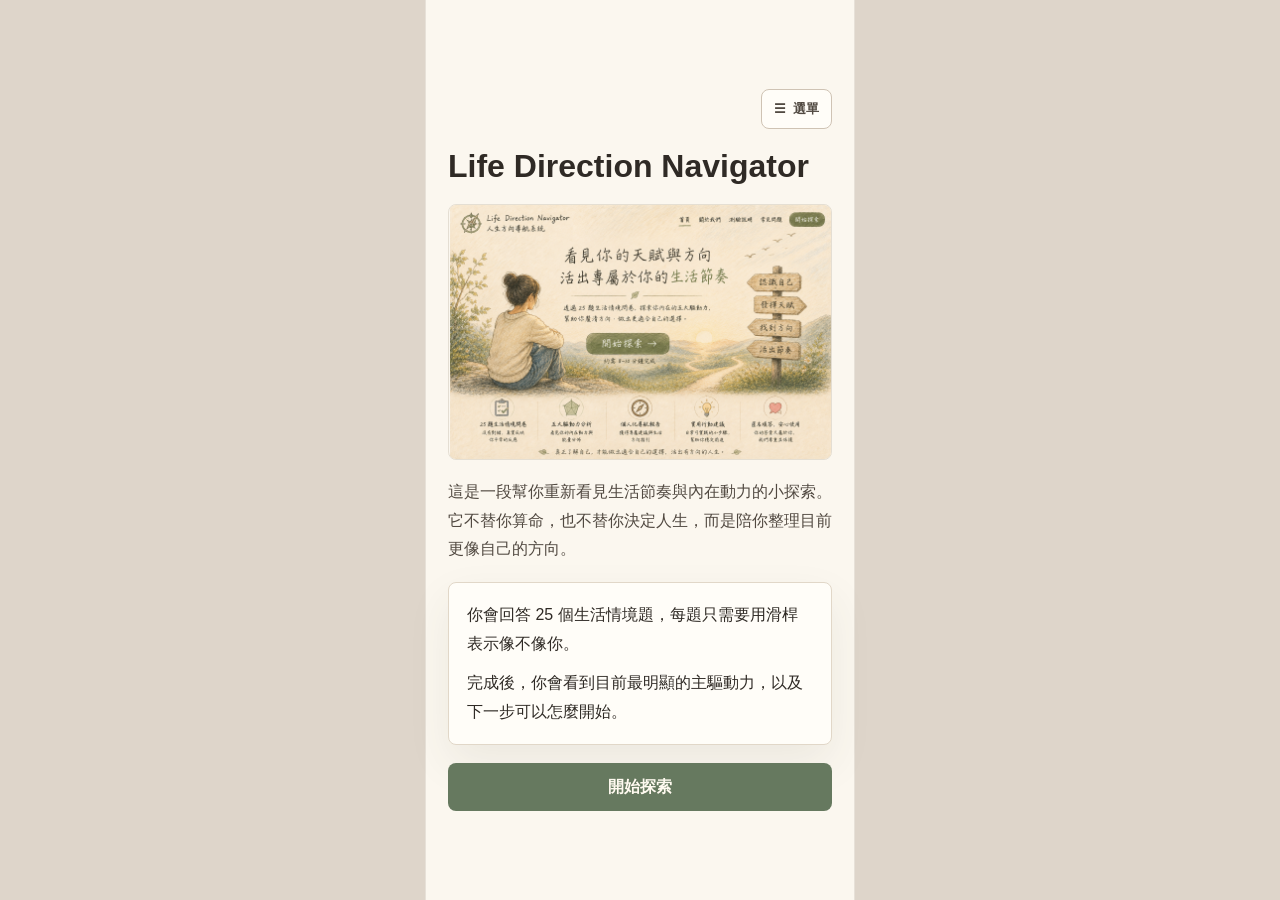
==== commit f6d39200: "Update Beta navigation and DV report UI" ====
--- a/index.html
+++ b/index.html
@@ -3,10 +3,10 @@
   <head>
     <meta charset="UTF-8" />
     <meta name="viewport" content="width=device-width, initial-scale=1.0" />
-    <title>Life Direction Navigator｜免費版</title>
+    <title>Life Direction Navigator</title>
     <meta
       name="description"
-      content="Life Direction Navigator 人生方向導航系統免費版問卷體驗。"
+      content="Life Direction Navigator 人生方向導航系統問卷體驗。"
     />
     <script async src="https://www.googletagmanager.com/gtag/js?id=G-JBVZVZ3SZJ"></script>
     <link rel="stylesheet" href="style.css" />
@@ -14,7 +14,109 @@
   <body>
     <main class="app-shell">
       <section class="screen home-screen" id="home-screen">
-        <p class="eyebrow">免費版</p>
+        <nav class="free-nav" aria-label="功能導覽">
+          <div class="free-menu-bar">
+            <button
+              class="free-menu-toggle"
+              id="free-menu-toggle"
+              type="button"
+              aria-controls="free-menu-dropdown"
+              aria-expanded="false"
+            >
+              <span aria-hidden="true">☰</span>
+              選單
+            </button>
+          </div>
+
+          <div class="free-menu-dropdown hidden" id="free-menu-dropdown">
+            <div class="free-menu-items">
+              <button
+                class="free-menu-item"
+                type="button"
+                data-nav-panel="contexts-panel"
+                aria-controls="contexts-panel"
+                aria-expanded="false"
+              >
+                十大生活情境
+              </button>
+              <button
+                class="free-menu-item"
+                type="button"
+                data-nav-panel="wisdom-panel"
+                aria-controls="wisdom-panel"
+                aria-expanded="false"
+              >
+                東方智慧系列
+              </button>
+              <button
+                class="free-menu-item"
+                type="button"
+                data-nav-panel="share-panel"
+                aria-controls="share-panel"
+                aria-expanded="false"
+              >
+                分享
+              </button>
+              <button
+                class="free-menu-item"
+                type="button"
+                data-nav-panel="about-panel"
+                aria-controls="about-panel"
+                aria-expanded="false"
+              >
+                說明
+              </button>
+            </div>
+
+            <section class="free-nav-panel hidden" id="share-panel" aria-labelledby="share-panel-title">
+              <h2 id="share-panel-title">分享 Life Direction Navigator</h2>
+              <label for="share-url">目前網站網址</label>
+              <div class="share-link-row">
+                <input id="share-url" type="text" readonly />
+                <button class="secondary-button" id="copy-share-link-button" type="button">複製連結</button>
+              </div>
+              <p class="nav-panel-status" id="share-link-status" role="status" aria-live="polite"></p>
+            </section>
+
+            <section class="free-nav-panel hidden" id="contexts-panel" aria-labelledby="contexts-panel-title">
+              <h2 id="contexts-panel-title">十大生活情境</h2>
+              <ul class="context-nav-list">
+                <li>工作</li>
+                <li>學習</li>
+                <li>家庭</li>
+                <li>人際</li>
+                <li>金錢</li>
+                <li>健康</li>
+                <li>時間</li>
+                <li>選擇</li>
+                <li>壓力</li>
+                <li>休息</li>
+              </ul>
+              <p>未來 Life Direction Navigator 會圍繞這十大生活情境，逐步提供不同主題的導航測驗。</p>
+            </section>
+
+            <section class="free-nav-panel hidden" id="about-panel" aria-labelledby="about-panel-title">
+              <h2 id="about-panel-title">測驗說明</h2>
+              <p>本測驗透過 25 題生活情境滑軌，協助你初步了解目前的五大驅動力分布。</p>
+              <p>這不是算命，也不是診斷，而是一份自我觀察工具。</p>
+              <p class="answer-reminder">請依第一直覺作答，沒有標準答案。</p>
+            </section>
+
+            <section class="free-nav-panel hidden" id="wisdom-panel" aria-labelledby="wisdom-panel-title">
+              <h2 id="wisdom-panel-title">東方智慧系列</h2>
+              <ul class="wisdom-product-list">
+                <li>Chinese Cultural Identity Generator</li>
+                <li>Life Direction Navigator</li>
+                <li>Five Elements Personality System</li>
+                <li>Sun Tzu Business Strategy System</li>
+                <li>Tao Wisdom System</li>
+                <li>I Ching Decision System</li>
+              </ul>
+              <p>這些工具都屬於 Eastern Wisdom Digital Products Platform，未來會逐步串接成完整的東方智慧數位工具系統。</p>
+            </section>
+          </div>
+        </nav>
+
         <h1>Life Direction Navigator</h1>
         <img
           class="hero-illustration"
@@ -153,25 +255,20 @@
         <div class="thank-you-message">
           <p>你的回饋會幫助我們把 Life Direction Navigator 做得更清楚、更貼近真實使用者。</p>
         </div>
-        <section class="full-service-intro" aria-labelledby="full-service-title">
-          <h2 id="full-service-title">完整版 Life Direction Navigator</h2>
-          <p>完整版將提供更完整的分析與可長期保存的方向整理：</p>
-          <ul class="service-list">
-            <li>更完整的人生方向分析</li>
-            <li>五大驅動力深度解讀</li>
-            <li>雙驅動組合解析</li>
-            <li>生活情境分析</li>
-            <li>行動建議</li>
-            <li>可永久保存的 PDF 報告</li>
-          </ul>
-        </section>
+        <figure class="dv-report-visual">
+          <img
+            src="assets/dv/dv-full-report-v1.png"
+            alt="完整版 Life Direction Navigator 服務內容介紹"
+          />
+        </figure>
         <button
-          class="primary-button"
+          class="primary-button report-cta"
           id="unlock-report-button"
           type="button"
           data-future-payment="stripe"
         >
-          解鎖完整人生導航報告
+          <span class="report-cta-title">解鎖完整人生導航報告</span>
+          <span class="report-cta-price">只要 NT$160</span>
         </button>
         <p class="unlock-status" id="unlock-report-status" role="status" aria-live="polite"></p>
         <button class="secondary-button" id="back-home-button" type="button">回到首頁</button>
--- a/style.css
+++ b/style.css
@@ -60,6 +60,169 @@
 
 .home-screen.hidden {
   display: none;
+}
+
+.free-nav {
+  position: relative;
+  z-index: 20;
+}
+
+.free-menu-bar {
+  display: flex;
+  justify-content: flex-end;
+}
+
+.free-menu-toggle {
+  display: inline-flex;
+  min-height: 40px;
+  align-items: center;
+  gap: 7px;
+  border: 1px solid #cfc3b4;
+  border-radius: 8px;
+  padding: 8px 12px;
+  color: #514941;
+  background: #fffdf8;
+  cursor: pointer;
+  font-size: 13px;
+  font-weight: 700;
+}
+
+.free-menu-toggle[aria-expanded="true"] {
+  border-color: #66795f;
+  color: #fffdf8;
+  background: #66795f;
+}
+
+.free-menu-dropdown {
+  position: absolute;
+  top: calc(100% + 8px);
+  right: 0;
+  width: min(100%, 390px);
+  max-height: min(70vh, 620px);
+  overflow-y: auto;
+  display: grid;
+  gap: 12px;
+  border: 1px solid #e1d7c8;
+  border-radius: 8px;
+  padding: 16px;
+  background: #fffdf8;
+  box-shadow: 0 18px 44px rgba(47, 42, 37, 0.2);
+}
+
+.free-menu-dropdown.hidden {
+  display: none;
+}
+
+.free-menu-items {
+  display: grid;
+  grid-template-columns: repeat(2, minmax(0, 1fr));
+  gap: 8px;
+}
+
+.free-menu-item {
+  min-height: 40px;
+  border: 1px solid #d7cbbb;
+  border-radius: 8px;
+  padding: 8px;
+  color: #514941;
+  background: #fffaf0;
+  cursor: pointer;
+  font-size: 13px;
+  font-weight: 700;
+}
+
+.free-menu-item[aria-expanded="true"] {
+  border-color: #66795f;
+  color: #fffdf8;
+  background: #66795f;
+}
+
+.free-nav-panel {
+  display: grid;
+  gap: 12px;
+  border-top: 1px solid #e1d7c8;
+  padding-top: 14px;
+}
+
+.free-nav-panel.hidden {
+  display: none;
+}
+
+.free-nav-panel h2 {
+  font-size: 18px;
+}
+
+.free-nav-panel p,
+.free-nav-panel label {
+  font-size: 14px;
+}
+
+.free-nav-panel label {
+  font-weight: 700;
+}
+
+.share-link-row {
+  display: grid;
+  grid-template-columns: minmax(0, 1fr) auto;
+  gap: 8px;
+}
+
+.share-link-row input {
+  min-width: 0;
+  border: 1px solid #d7cbbb;
+  border-radius: 8px;
+  padding: 10px;
+  color: #514941;
+  background: #fffaf0;
+}
+
+.share-link-row .secondary-button {
+  min-height: 42px;
+  padding: 8px 12px;
+}
+
+.nav-panel-status {
+  min-height: 20px;
+  color: #66795f;
+  font-weight: 700;
+}
+
+.context-nav-list {
+  display: grid;
+  grid-template-columns: repeat(2, minmax(0, 1fr));
+  gap: 8px 14px;
+  margin: 0;
+  padding: 0;
+  list-style: none;
+}
+
+.context-nav-list li {
+  border-bottom: 1px solid #e1d7c8;
+  padding: 6px 0;
+  font-weight: 700;
+}
+
+.wisdom-product-list {
+  display: grid;
+  gap: 0;
+  margin: 0;
+  padding: 0;
+  list-style: none;
+}
+
+.wisdom-product-list li {
+  border-bottom: 1px solid #e1d7c8;
+  padding: 8px 0;
+  color: #514941;
+  font-size: 13px;
+  line-height: 1.5;
+}
+
+.answer-reminder {
+  border-left: 3px solid #8a9b7d;
+  padding-left: 12px;
+  color: #66795f;
+  font-weight: 700;
 }
 
 .eyebrow {
@@ -429,49 +592,75 @@
 .thank-you-message {
   display: grid;
   gap: 14px;
+  width: min(100%, 960px);
+  margin: 0 auto;
   border: 1px solid #e1d7c8;
   border-radius: 8px;
   padding: 18px;
   background: #fffdf8;
 }
 
-.full-service-intro {
-  display: grid;
-  gap: 12px;
-  border: 1px solid #e1d7c8;
-  border-radius: 8px;
-  padding: 18px;
-  background: #fffdf8;
-}
-
-.service-list {
-  display: grid;
-  gap: 10px;
-  margin: 0;
-  padding: 0;
-  list-style: none;
-}
-
-.service-list li {
-  position: relative;
-  padding-left: 26px;
-  line-height: 1.6;
-}
-
-.service-list li::before {
-  position: absolute;
-  left: 0;
-  color: #66795f;
-  content: "✓";
-  font-weight: 700;
+.thank-you-screen {
+  width: min(100vw, 1048px);
+  margin-left: 50%;
+  background: #fbf7ef;
+  transform: translateX(-50%);
+}
+
+.thank-you-screen > .eyebrow,
+.thank-you-screen > h1 {
+  text-align: center;
+}
+
+.dv-report-visual {
+  width: min(100%, 960px);
+  margin: 8px auto 0;
+}
+
+.dv-report-visual img {
+  display: block;
+  width: 100%;
+  height: auto;
+  border: 1px solid rgba(129, 111, 86, 0.18);
+  border-radius: 8px;
+  object-fit: contain;
+}
+
+.report-cta {
+  display: grid;
+  place-items: center;
+  gap: 4px;
+  width: min(100%, 620px);
+  min-height: 82px;
+  margin: 8px auto 0;
+  padding: 16px 24px;
+  box-shadow: 0 16px 36px rgba(65, 85, 56, 0.28);
+}
+
+.report-cta-title {
+  font-size: 20px;
+  font-weight: 700;
+}
+
+.report-cta-price {
+  font-size: 14px;
+  font-weight: 700;
+  opacity: 0.9;
 }
 
 .unlock-status {
+  width: min(100%, 620px);
   min-height: 24px;
+  margin: 0 auto;
   color: #66795f;
   font-size: 14px;
   font-weight: 700;
   text-align: center;
+}
+
+.thank-you-screen > #back-home-button {
+  width: min(100%, 620px);
+  margin: 0 auto;
 }
 
 .admin-page {
@@ -628,6 +817,14 @@
     justify-self: center;
   }
 
+  .free-menu-item {
+    font-size: 12px;
+  }
+
+  .share-link-row {
+    grid-template-columns: 1fr;
+  }
+
   h1 {
     font-size: 28px;
   }
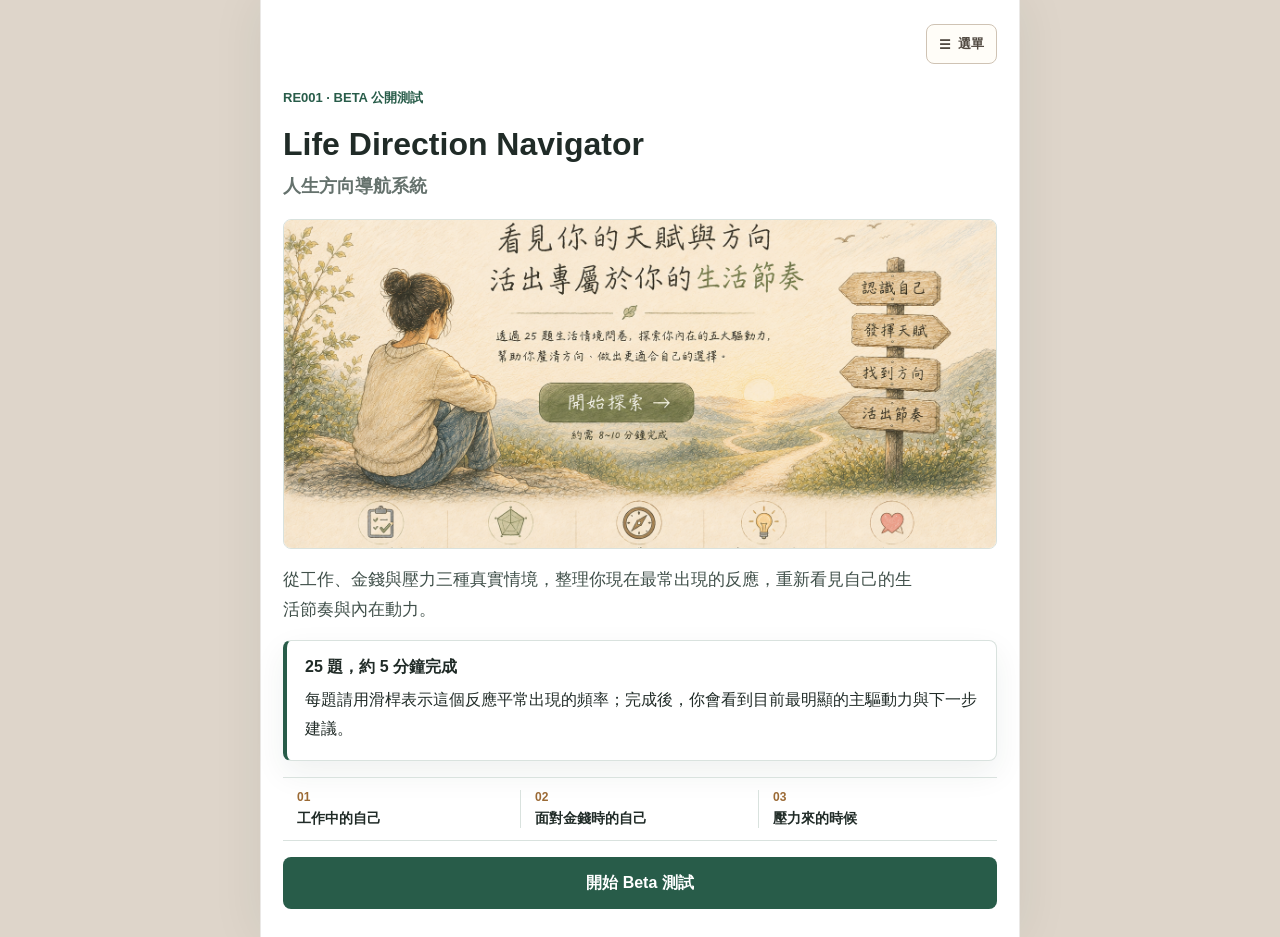
==== commit 0b365647: "Launch RE001 Beta questionnaire" ====
--- a/index.html
+++ b/index.html
@@ -3,13 +3,13 @@
   <head>
     <meta charset="UTF-8" />
     <meta name="viewport" content="width=device-width, initial-scale=1.0" />
-    <title>Life Direction Navigator</title>
+    <title>人生方向導航系統｜RE001 Beta</title>
     <meta
       name="description"
-      content="Life Direction Navigator 人生方向導航系統問卷體驗。"
+      content="透過 25 題生活情境，整理你目前的五大驅動力與下一步方向。"
     />
     <script async src="https://www.googletagmanager.com/gtag/js?id=G-JBVZVZ3SZJ"></script>
-    <link rel="stylesheet" href="style.css" />
+    <link rel="stylesheet" href="style.css?v=re001-beta-v2" />
   </head>
   <body>
     <main class="app-shell">
@@ -117,20 +117,27 @@
           </div>
         </nav>
 
+        <p class="eyebrow home-edition">RE001 · BETA 公開測試</p>
         <h1>Life Direction Navigator</h1>
+        <p class="product-name">人生方向導航系統</p>
         <img
           class="hero-illustration"
           src="assets/images/home-hero.png"
-          alt="Life Direction Navigator 人生方向導航首頁主視覺"
+          alt="一位旅人坐在山徑前，思考接下來的人生方向"
         />
         <p class="lead">
-          這是一段幫你重新看見生活節奏與內在動力的小探索。它不替你算命，也不替你決定人生，而是陪你整理目前更像自己的方向。
+          從工作、金錢與壓力三種真實情境，整理你現在最常出現的反應，重新看見自己的生活節奏與內在動力。
         </p>
         <div class="home-panel" aria-label="本次探索重點">
-          <p>你會回答 25 個生活情境題，每題只需要用滑桿表示像不像你。</p>
-          <p>完成後，你會看到目前最明顯的主驅動力，以及下一步可以怎麼開始。</p>
-        </div>
-        <button class="primary-button" id="start-button" type="button">開始探索</button>
+          <strong>25 題，約 5 分鐘完成</strong>
+          <p>每題請用滑桿表示這個反應平常出現的頻率；完成後，你會看到目前最明顯的主驅動力與下一步建議。</p>
+        </div>
+        <ol class="chapter-preview" aria-label="問卷三個章節">
+          <li><span>01</span><strong>工作中的自己</strong></li>
+          <li><span>02</span><strong>面對金錢時的自己</strong></li>
+          <li><span>03</span><strong>壓力來的時候</strong></li>
+        </ol>
+        <button class="primary-button" id="start-button" type="button">開始 Beta 測試</button>
       </section>
 
       <section class="screen quiz-screen hidden" id="quiz-screen" aria-live="polite">
@@ -146,7 +153,7 @@
           <div class="context-card" aria-label="目前生活情境">
             <div class="context-illustration context-work" id="context-illustration" aria-hidden="true"></div>
             <div>
-              <p class="context-kicker">生活情境</p>
+              <p class="context-kicker" id="context-kicker">第一章 · Q01–Q08</p>
               <h2 id="context-title">工作中的自己</h2>
               <p id="context-description">請回想自己平常工作的樣子，依照最自然的反應回答即可。</p>
             </div>
@@ -159,16 +166,19 @@
               type="range"
               min="0"
               max="100"
-              step="any"
+              step="1"
               value="0"
-              aria-label="目前感受程度"
+              aria-label="這個反應出現的頻率"
             />
             <div class="slider-meter">
-              <strong id="score-label">0%</strong>
-            </div>
-            <div class="slider-labels">
-              <span id="left-label">非常不像我</span>
-              <span id="right-label">非常像我</span>
+              <strong id="score-label">幾乎沒有 · 0%</strong>
+            </div>
+            <div class="frequency-scale" aria-hidden="true">
+              <span data-frequency-index="0">幾乎沒有</span>
+              <span data-frequency-index="1">偶爾</span>
+              <span data-frequency-index="2">有時候</span>
+              <span data-frequency-index="3">經常</span>
+              <span data-frequency-index="4">幾乎每次</span>
             </div>
             <p class="answer-warning" id="answer-warning" role="status" aria-live="polite"></p>
           </div>
@@ -275,6 +285,6 @@
       </section>
     </main>
 
-    <script type="module" src="script.js"></script>
+    <script type="module" src="script.js?v=re001-beta-v2"></script>
   </body>
 </html>
--- a/style.css
+++ b/style.css
@@ -1,3 +1,15 @@
+:root {
+  --ink: #202b27;
+  --muted: #65726d;
+  --primary: #285c49;
+  --primary-strong: #1f493a;
+  --accent: #9b6a35;
+  --surface: #ffffff;
+  --surface-soft: #f3f6f4;
+  --line: #d9e2de;
+  --danger: #93473d;
+}
+
 * {
   box-sizing: border-box;
 }
@@ -13,9 +25,10 @@
 body {
   min-height: 100%;
   margin: 0;
-  color: #2f2a25;
-  background: #eee8df;
+  color: var(--ink);
+  background: #e7eeeb;
   font-family: "Noto Sans TC", "Microsoft JhengHei", sans-serif;
+  text-rendering: optimizeLegibility;
 }
 
 button,
@@ -34,11 +47,12 @@
 }
 
 .app-shell {
-  width: min(100%, 430px);
+  width: min(100%, 760px);
   min-height: 100vh;
   min-height: 100svh;
   margin: 0 auto;
-  background: #fbf7ef;
+  background: var(--surface);
+  box-shadow: 0 0 48px rgba(28, 52, 43, 0.08);
 }
 
 .screen {
@@ -54,8 +68,9 @@
 .home-screen {
   display: flex;
   flex-direction: column;
-  justify-content: center;
-  gap: 18px;
+  justify-content: flex-start;
+  gap: 16px;
+  padding-top: 24px;
 }
 
 .home-screen.hidden {
@@ -256,39 +271,88 @@
   line-height: 1.8;
 }
 
+.home-edition {
+  margin-top: 6px;
+  color: var(--primary);
+}
+
+.product-name {
+  margin-top: -10px;
+  color: var(--muted);
+  font-size: 18px;
+  font-weight: 700;
+}
+
 .lead {
-  color: #514941;
+  max-width: 640px;
+  color: #40504a;
+  font-size: 17px;
+  line-height: 1.75;
 }
 
 .home-panel,
 .question-card,
 .result-note,
 .action-block {
-  border: 1px solid #e1d7c8;
-  border-radius: 8px;
-  background: #fffdf8;
-  box-shadow: 0 18px 44px rgba(70, 58, 45, 0.08);
+  border: 1px solid var(--line);
+  border-radius: 8px;
+  background: var(--surface);
+  box-shadow: 0 12px 32px rgba(28, 52, 43, 0.07);
 }
 
 .home-panel {
   display: grid;
-  gap: 10px;
-  padding: 18px;
+  gap: 8px;
+  border-left: 4px solid var(--primary);
+  padding: 16px 18px;
 }
 
 .hero-illustration {
   display: block;
   width: 100%;
-  height: auto;
-  aspect-ratio: 3 / 2;
-  object-fit: contain;
-  border: 1px solid rgba(129, 111, 86, 0.18);
-  border-radius: 8px;
+  height: clamp(220px, 42vw, 330px);
+  object-fit: cover;
+  object-position: 14% 52%;
+  border: 1px solid var(--line);
+  border-radius: 8px;
+}
+
+.chapter-preview {
+  display: grid;
+  grid-template-columns: repeat(3, minmax(0, 1fr));
+  margin: 0;
+  border-top: 1px solid var(--line);
+  border-bottom: 1px solid var(--line);
+  padding: 12px 0;
+  list-style: none;
+}
+
+.chapter-preview li {
+  display: grid;
+  gap: 4px;
+  min-width: 0;
+  padding: 0 14px;
+  border-right: 1px solid var(--line);
+}
+
+.chapter-preview li:last-child {
+  border-right: 0;
+}
+
+.chapter-preview span {
+  color: var(--accent);
+  font-size: 12px;
+  font-weight: 700;
+}
+
+.chapter-preview strong {
+  font-size: 14px;
+  line-height: 1.45;
 }
 
 .primary-button,
 .secondary-button {
-  min-height: 48px;
+  min-height: 52px;
   border-radius: 8px;
   padding: 12px 18px;
   cursor: pointer;
@@ -297,8 +361,19 @@
 
 .primary-button {
   border: 0;
-  color: #fffaf0;
-  background: #66795f;
+  color: #ffffff;
+  background: var(--primary);
+}
+
+.primary-button:hover,
+.primary-button:focus-visible {
+  background: var(--primary-strong);
+}
+
+button:focus-visible,
+input:focus-visible {
+  outline: 3px solid rgba(40, 92, 73, 0.25);
+  outline-offset: 3px;
 }
 
 .secondary-button {
@@ -339,7 +414,7 @@
   width: 4%;
   height: 100%;
   border-radius: inherit;
-  background: #66795f;
+  background: var(--primary);
   transition: width 0.2s ease;
 }
 
@@ -356,8 +431,8 @@
 
 .question-card {
   display: grid;
-  gap: 18px;
-  padding: 24px 18px;
+  gap: 22px;
+  padding: 26px 24px;
 }
 
 .context-card {
@@ -415,12 +490,47 @@
 
 .slider-area {
   display: grid;
-  gap: 12px;
+  gap: 14px;
 }
 
 input[type="range"] {
   width: 100%;
-  accent-color: #66795f;
+  height: 34px;
+  margin: 0;
+  accent-color: var(--primary);
+  cursor: pointer;
+}
+
+input[type="range"]::-webkit-slider-runnable-track {
+  height: 8px;
+  border-radius: 999px;
+  background: #dce6e1;
+}
+
+input[type="range"]::-webkit-slider-thumb {
+  width: 24px;
+  height: 24px;
+  margin-top: -8px;
+  border: 3px solid #ffffff;
+  border-radius: 50%;
+  background: var(--primary);
+  box-shadow: 0 2px 8px rgba(28, 52, 43, 0.3);
+  -webkit-appearance: none;
+}
+
+input[type="range"]::-moz-range-track {
+  height: 8px;
+  border-radius: 999px;
+  background: #dce6e1;
+}
+
+input[type="range"]::-moz-range-thumb {
+  width: 20px;
+  height: 20px;
+  border: 3px solid #ffffff;
+  border-radius: 50%;
+  background: var(--primary);
+  box-shadow: 0 2px 8px rgba(28, 52, 43, 0.3);
 }
 
 .slider-meter {
@@ -429,29 +539,42 @@
 
 .slider-meter strong {
   display: inline-flex;
-  min-width: 58px;
+  min-width: 132px;
   justify-content: center;
-  border-radius: 999px;
-  padding: 4px 10px;
-  color: #2f2a25;
-  background: #f1eadf;
-  font-size: 13px;
-}
-
-.slider-labels {
-  color: #766b60;
-  font-size: 13px;
-}
-
-.slider-labels strong {
-  min-width: 52px;
-  color: #2f2a25;
+  border: 1px solid #cbdad3;
+  border-radius: 8px;
+  padding: 7px 12px;
+  color: var(--primary-strong);
+  background: var(--surface-soft);
+  font-size: 14px;
+}
+
+.frequency-scale {
+  display: grid;
+  grid-template-columns: repeat(5, minmax(0, 1fr));
+  gap: 4px;
+  color: var(--muted);
+  font-size: 12px;
+  line-height: 1.35;
   text-align: center;
+}
+
+.frequency-scale span {
+  min-width: 0;
+  border-top: 2px solid #d9e2de;
+  padding-top: 7px;
+  overflow-wrap: anywhere;
+}
+
+.frequency-scale span.is-current {
+  border-color: var(--primary);
+  color: var(--primary-strong);
+  font-weight: 700;
 }
 
 .answer-warning {
   min-height: 24px;
-  color: #8a4337;
+  color: var(--danger);
   font-size: 14px;
   font-weight: 700;
   text-align: center;
@@ -475,7 +598,7 @@
 }
 
 .result-summary {
-  color: #66795f;
+  color: var(--primary);
   font-weight: 700;
 }
 
@@ -851,3 +974,50 @@
     grid-template-columns: 1fr;
   }
 }
+
+@media (max-width: 520px) {
+  .screen {
+    padding: 20px 16px 28px;
+  }
+
+  .home-screen {
+    gap: 14px;
+  }
+
+  .hero-illustration {
+    height: 180px;
+    object-position: 12% 52%;
+  }
+
+  .chapter-preview li {
+    padding: 0 8px;
+  }
+
+  .chapter-preview strong {
+    font-size: 12px;
+  }
+
+  .question-card {
+    gap: 18px;
+    padding: 20px 16px;
+  }
+
+  .context-card {
+    grid-template-columns: 112px 1fr;
+    gap: 12px;
+  }
+
+  .context-card h2 {
+    font-size: 18px;
+  }
+
+  .frequency-scale {
+    font-size: 11px;
+  }
+}
+
+@media (max-width: 360px) {
+  .context-card {
+    grid-template-columns: 1fr;
+  }
+}
